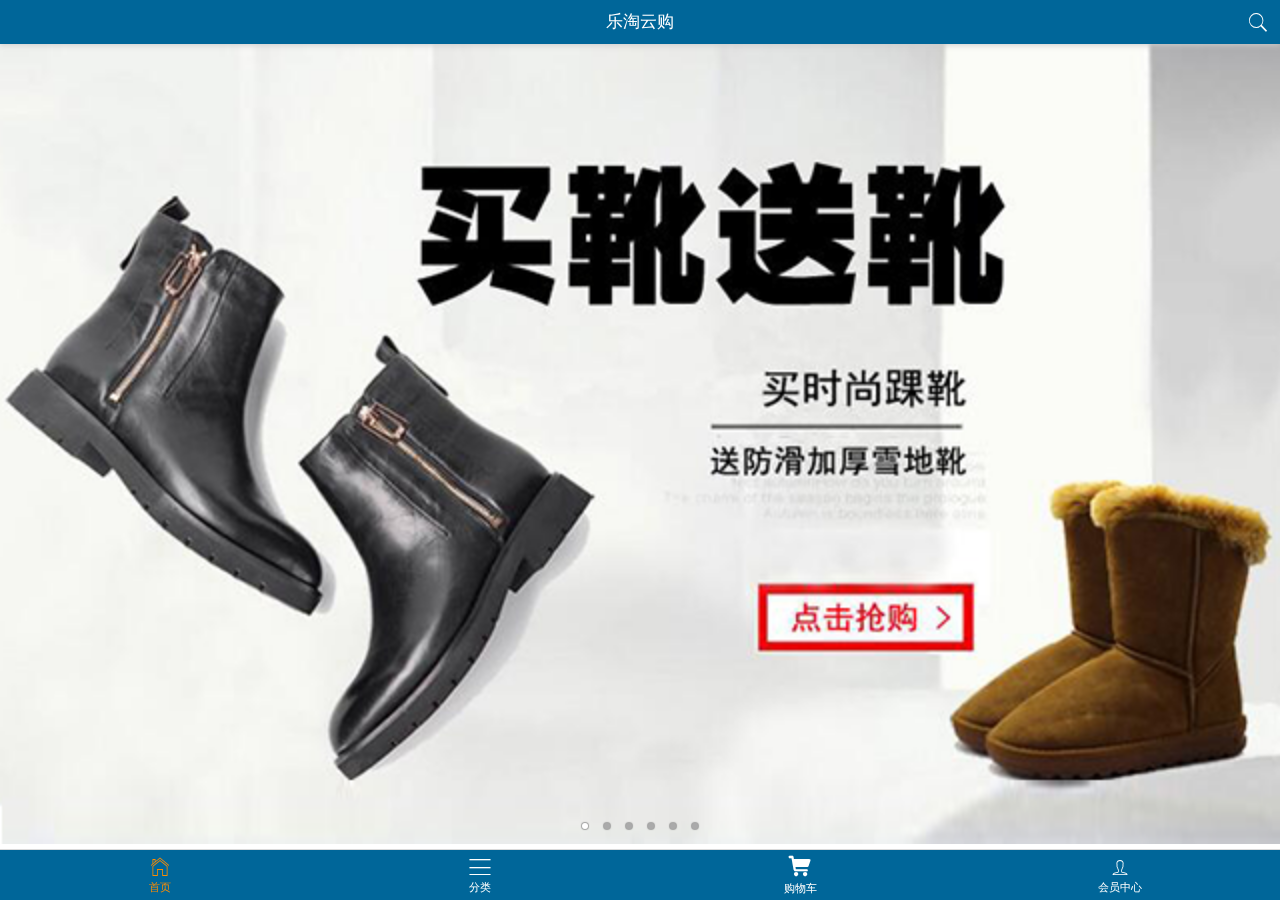
==== public/mobile/index.html @ 8cc6f2e2 "项目新建" ====
<!DOCTYPE html>
<html lang="en">
<head>
	<meta charset="UTF-8">
	<title>Document</title>
	<meta name="viewport" content="width=device-width, user-scalable=no, initial-scale=1.0, maximum-scale=1.0, minimum-scale=1.0">
	<link rel="stylesheet" href="assets/mui/css/mui.min.css">
	<link rel="stylesheet" href="assets/mui/css/iconfont.css">
	<link rel="stylesheet" href="css/base.css">
	<link rel="stylesheet" href="css/index.css">
	<script src="assets/zepto/zepto.min.js"></script>
	<script src="assets/mui/js/mui.min.js"></script>
	<script src="js/common.js"></script>
</head>
<body>

	<header class="mui-bar mui-bar-nav header">
		<h1 class="mui-title">乐淘云购</h1>
		<a href="search.html" class="mui-icon mui-icon-search mui-pull-right"></a>
	</header>
	<nav class="mui-bar mui-bar-tab footer">
		<a class="mui-tab-item mui-active" href="index.html">
			<span class="mui-icon mui-icon-home"></span>
			<span class="mui-tab-label">首页</span>
		</a>
		<a class="mui-tab-item" href="category.html">
			<span class="mui-icon mui-icon-bars"></span>
			<span class="mui-tab-label">分类</span>
		</a>
		<a class="mui-tab-item" href="cart.html">
			<span class="mui-icon iconfont icon-gouwuche"></span>
			<span class="mui-tab-label">购物车</span>
		</a>
		<a class="mui-tab-item" href="user.html">
			<span class="mui-icon mui-icon-person"></span>
			<span class="mui-tab-label">会员中心</span>
		</a>
	</nav>
	<div class="mui-scroll-wrapper">
		<div class="mui-scroll">
			<div class="mui-slider">
				<div class="mui-slider-group mui-slider-loop">
					<div class="mui-slider-item">
						<a href="#"><img src="images/banner6.png" /></a>
					</div>
					<div class="mui-slider-item">
						<a href="#"><img src="images/banner1.png" /></a>
					</div>
					<div class="mui-slider-item">
						<a href="#"><img src="images/banner2.png" /></a>
					</div>
					<div class="mui-slider-item">
						<a href="#"><img src="images/banner3.png" /></a>
					</div>
					<div class="mui-slider-item">
						<a href="#"><img src="images/banner4.png" /></a>
					</div>
					<div class="mui-slider-item">
						<a href="#"><img src="images/banner5.png" /></a>
					</div>
					<div class="mui-slider-item">
						<a href="#"><img src="images/banner6.png" /></a>
					</div>
					<div class="mui-slider-item">
						<a href="#"><img src="images/banner1.png" /></a>
					</div>
				</div>
				<div class="mui-slider-indicator indicator">
				    <div class="mui-indicator mui-active"></div>
				    <div class="mui-indicator"></div>
				    <div class="mui-indicator"></div>
				    <div class="mui-indicator"></div>
				    <div class="mui-indicator"></div>
				    <div class="mui-indicator"></div>
				</div>
			</div>
			<div class="nav-link mui-clearfix">
				<a href="#"><img src="images/nav1.png"></a>
				<a href="#"><img src="images/nav2.png"></a>
				<a href="#"><img src="images/nav3.png"></a>
				<a href="#"><img src="images/nav4.png"></a>
				<a href="#"><img src="images/nav5.png"></a>
				<a href="#"><img src="images/nav6.png"></a>
			</div>
			<div class="brand">
				<img src="images/title0.png" class="title">
				<ul class="list mui-clearfix">
					<li>
						<a href="#">
							<img src="images/brand1.png">
						</a>
					</li>
					<li>
						<a href="#">
							<img src="images/brand2.png">
						</a>
					</li>
					<li>
						<a href="#">
							<img src="images/brand3.png">
						</a>
					</li>
					<li>
						<a href="#">
							<img src="images/brand4.png">
						</a>
					</li>
					<li>
						<a href="#">
							<img src="images/brand5.png">
						</a>
					</li>
					<li>
						<a href="#">
							<img src="images/brand6.png">
						</a>
					</li>
					<li>
						<a href="#">
							<img src="images/brand7.png">
						</a>
					</li>
					<li>
						<a href="#">
							<img src="images/brand8.png">
						</a>
					</li>
				</ul>
			</div>
			<div class="product">
				<img src="images/title1.png" class="title">
				<ul class="list mui-clearfix">
					<li>
						<a href="#">
							<img src="images/product.jpg">
							<span class="name">
								adidas阿迪达斯 男式 场下休闲篮球鞋S83700
							</span>
							<p>
								<span>¥560.00</span>
								<span>¥888.00</span>
							</p>
							<button class="buy-now">立即购买</button>
						</a>
					</li>
					<li>
						<a href="#">
							<img src="images/product.jpg">
							<span class="name">
								adidas阿迪达斯 男式 场下休闲篮球鞋S83700
							</span>
							<p>
								<span>¥560.00</span>
								<span>¥888.00</span>
							</p>
							<button class="buy-now">立即购买</button>
						</a>
					</li>
					<li>
						<a href="#">
							<img src="images/product.jpg">
							<span class="name">
								adidas阿迪达斯 男式 场下休闲篮球鞋S83700
							</span>
							<p>
								<span>¥560.00</span>
								<span>¥888.00</span>
							</p>
							<button class="buy-now">立即购买</button>
						</a>
					</li>
					<li>
						<a href="#">
							<img src="images/product.jpg">
							<span class="name">
								adidas阿迪达斯 男式 场下休闲篮球鞋S83700
							</span>
							<p>
								<span>¥560.00</span>
								<span>¥888.00</span>
							</p>
							<button class="buy-now">立即购买</button>
						</a>
					</li>
				</ul>
			</div>
			<div class="product">
				<img src="images/title2.png" class="title">
				<ul class="list mui-clearfix">
					<li>
						<a href="#">
							<img src="images/product.jpg">
							<span class="name">
								adidas阿迪达斯 男式 场下休闲篮球鞋S83700
							</span>
							<p>
								<span>¥560.00</span>
								<span>¥888.00</span>
							</p>
							<button class="buy-now">立即购买</button>
						</a>
					</li>
					<li>
						<a href="#">
							<img src="images/product.jpg">
							<span class="name">
								adidas阿迪达斯 男式 场下休闲篮球鞋S83700
							</span>
							<p>
								<span>¥560.00</span>
								<span>¥888.00</span>
							</p>
							<button class="buy-now">立即购买</button>
						</a>
					</li>
					<li>
						<a href="#">
							<img src="images/product.jpg">
							<span class="name">
								adidas阿迪达斯 男式 场下休闲篮球鞋S83700
							</span>
							<p>
								<span>¥560.00</span>
								<span>¥888.00</span>
							</p>
							<button class="buy-now">立即购买</button>
						</a>
					</li>
					<li>
						<a href="#">
							<img src="images/product.jpg">
							<span class="name">
								adidas阿迪达斯 男式 场下休闲篮球鞋S83700
							</span>
							<p>
								<span>¥560.00</span>
								<span>¥888.00</span>
							</p>
							<button class="buy-now">立即购买</button>
						</a>
					</li>
				</ul>
			</div>
			<div class="product">
				<img src="images/title3.png" class="title">
				<ul class="list mui-clearfix">
					<li>
						<a href="#">
							<img src="images/product.jpg">
							<span class="name">
								adidas阿迪达斯 男式 场下休闲篮球鞋S83700
							</span>
							<p>
								<span>¥560.00</span>
								<span>¥888.00</span>
							</p>
							<button class="buy-now">立即购买</button>
						</a>
					</li>
					<li>
						<a href="#">
							<img src="images/product.jpg">
							<span class="name">
								adidas阿迪达斯 男式 场下休闲篮球鞋S83700
							</span>
							<p>
								<span>¥560.00</span>
								<span>¥888.00</span>
							</p>
							<button class="buy-now">立即购买</button>
						</a>
					</li>
					<li>
						<a href="#">
							<img src="images/product.jpg">
							<span class="name">
								adidas阿迪达斯 男式 场下休闲篮球鞋S83700
							</span>
							<p>
								<span>¥560.00</span>
								<span>¥888.00</span>
							</p>
							<button class="buy-now">立即购买</button>
						</a>
					</li>
					<li>
						<a href="#">
							<img src="images/product.jpg">
							<span class="name">
								adidas阿迪达斯 男式 场下休闲篮球鞋S83700
							</span>
							<p>
								<span>¥560.00</span>
								<span>¥888.00</span>
							</p>
							<button class="buy-now">立即购买</button>
						</a>
					</li>
				</ul>
			</div>
		</div>
	</div>
</body>
</html>
---- public/mobile/assets/mui/css/iconfont.css ----
@font-face {
  font-family: "iconfont";
  src: url('../fonts/iconfont.ttf?t=1509892845975') format('truetype');
}

.iconfont {
  font-family:"iconfont" !important;
  font-size:16px;
  font-style:normal;
  -webkit-font-smoothing: antialiased;
  -moz-osx-font-smoothing: grayscale;
}

.icon-gouwuche:before { content: "\e600"; }
---- public/mobile/css/base.css ----
body{
	background:#FFF;
	font-size:14px;
}

a{
	color:#000;
	text-decoration:none;
}

*{
	margin:0;
	padding:0;
}

ul{
	list-style:none;
}

img{
	vertical-align:top;
}

.mui-content{
	background:#FFF;
}

.footer,.header{
	background:#006699;
	
}

.header .mui-title{
	color:#FFF;
}

.header .mui-icon{
	color:#FFF;
}

.footer .mui-tab-item{
	color:#FFF;
}

.footer .mui-tab-item.mui-active{
	color:darkorange;
}

.mui-scroll-wrapper{
	top:44px;
	bottom:50px;
}

.product{
	padding:0 10px;
}

.product .title{
	width:100%;
	margin:10px 0;
}

.product .list{
	
}

.product li{
	width:50%;
	float:left;
	padding:5px;
}

.product a{
	display:block;
	padding:0 5px;
	box-shadow:0 0 5px #ccc;
	overflow:hidden;
}

.product a img{
	width:100%;
}

.product .name{
	line-height:18px;
	display:block;
	color:#8f8f94;
	text-align:center;
	padding:6px;
	height:44px;
	overflow:hidden
}

.product p{
	font-size:12px;
	text-align:center;
}

.product p span:first-child{
	color:#f30;
	margin-right:2px;
}

.product p span:last-child{
	color:#ccc;
	text-decoration:line-through;
	margin-left:2px;
}

.product .buy-now{
	background:#006699;
	color:#FFF;
	margin:0 auto;
	border:none;
	display:block;
	margin-bottom:10px;
}
---- public/mobile/css/index.css ----
.nav-link{
	padding:10px;
}

.nav-link a{
	display:block;
	width:33.333%;
	float:left;
}

.nav-link a img{
	width:100%;
	vertical-align:top;
}

.brand{
	padding:0 10px;
}

.brand .title{
	width:100%;
	vertical-align:top;
}

.brand .list{
	padding:10px 0;
}

.brand .list li{
	width:25%;
	float:left;
}

.brand .list a{
	display:block;
}

.brand .list img{
	width:100%;
}
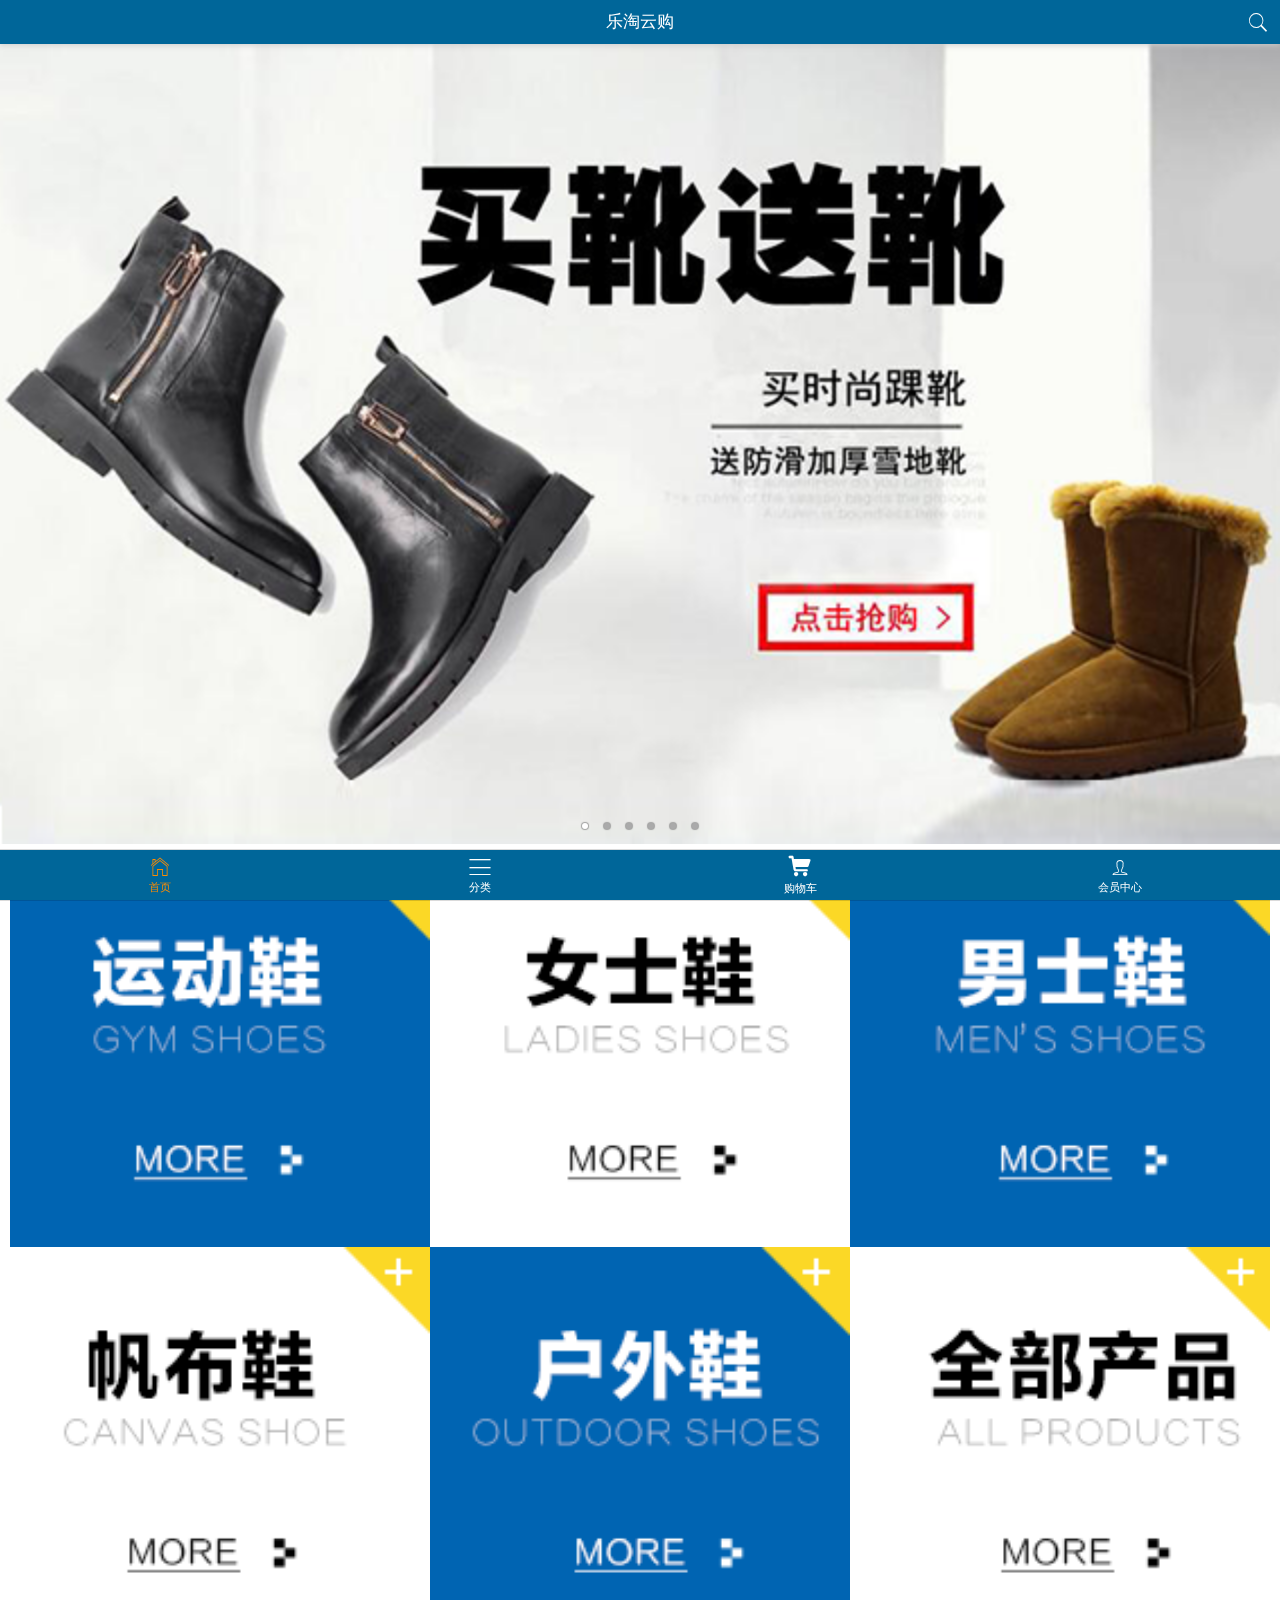
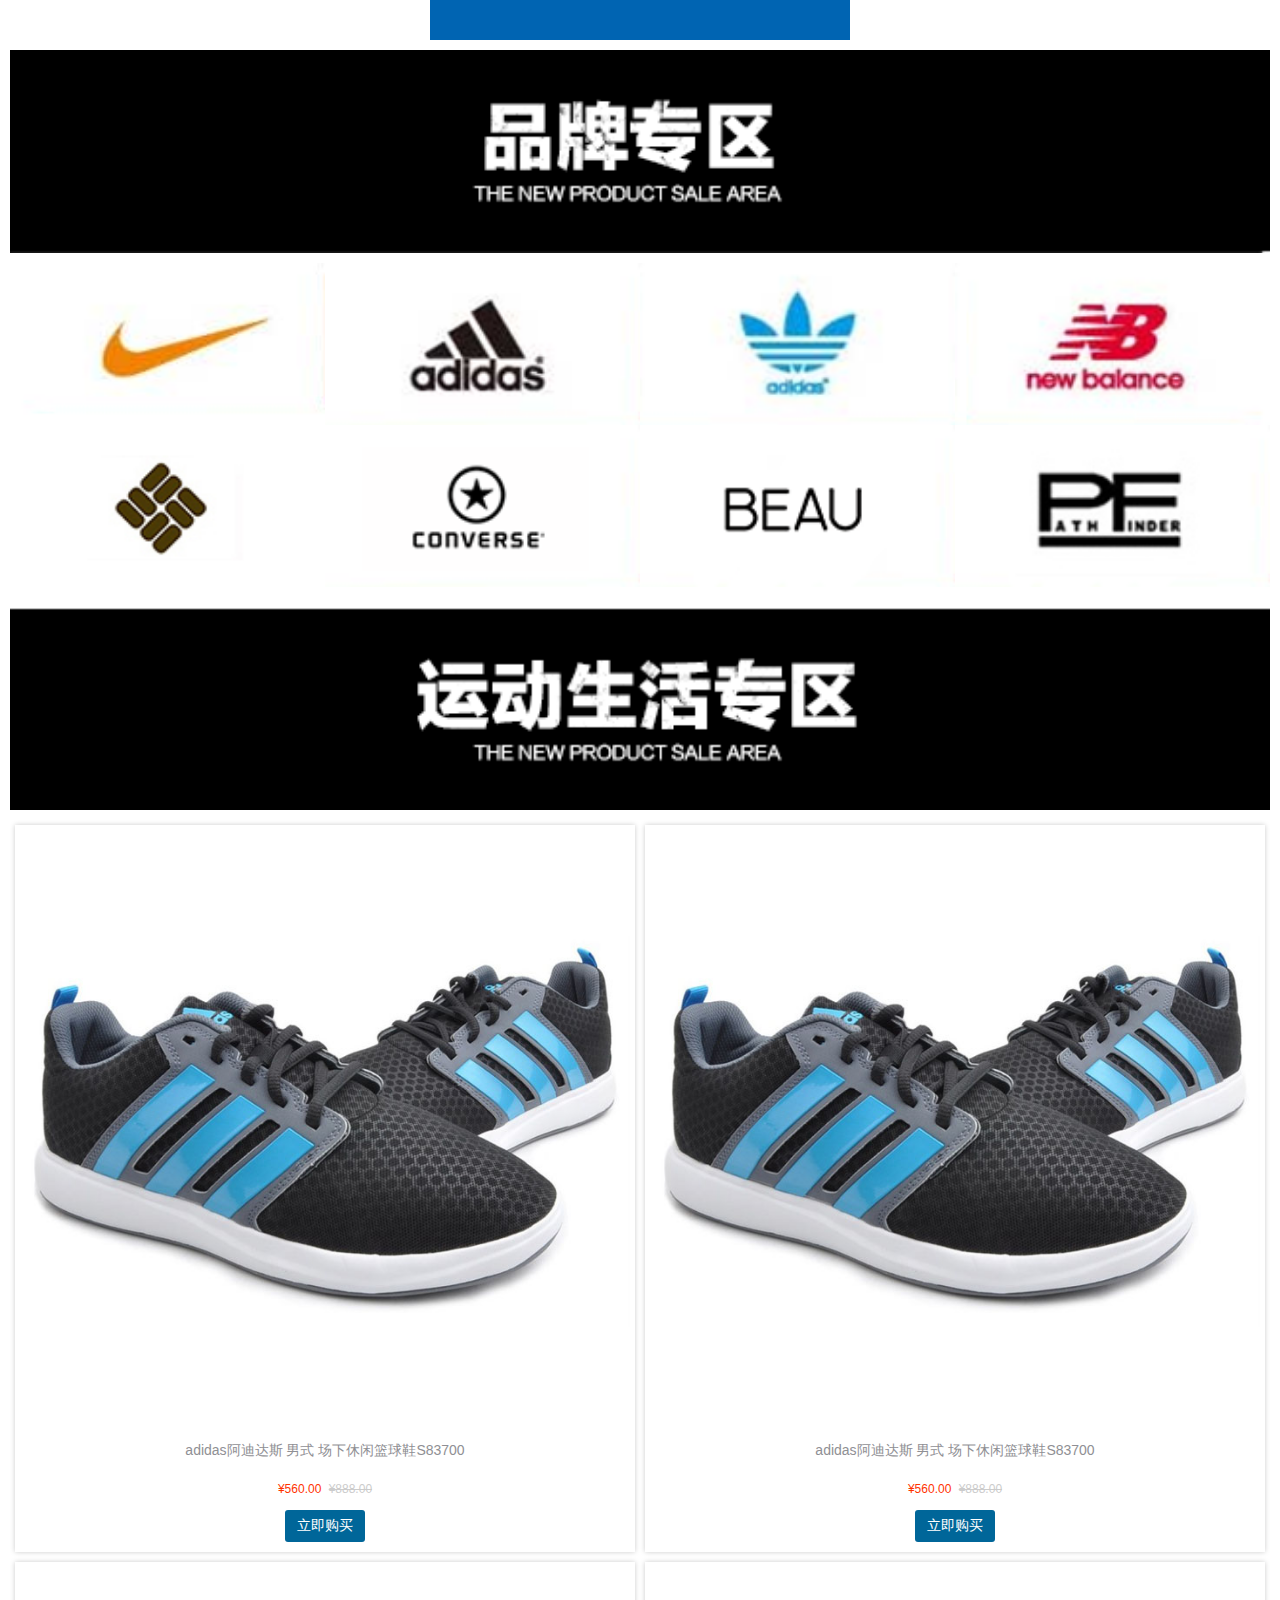
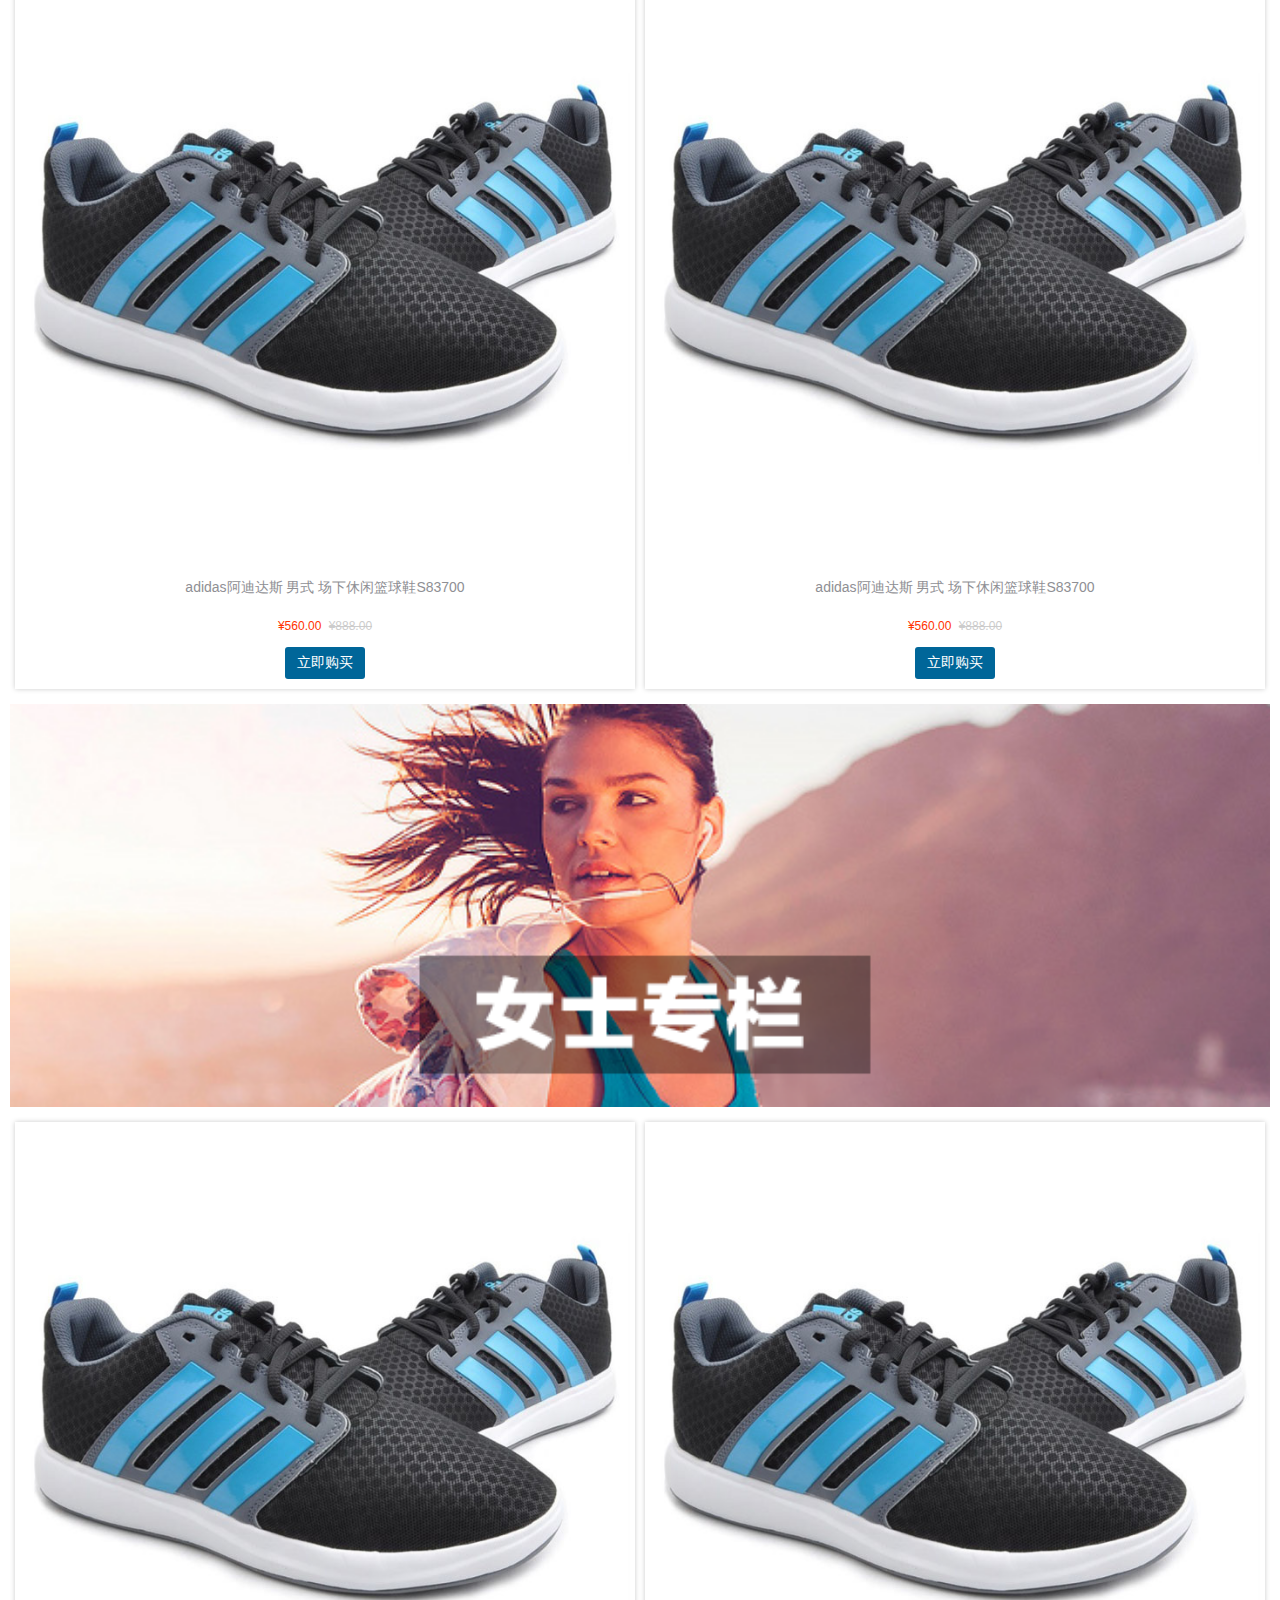
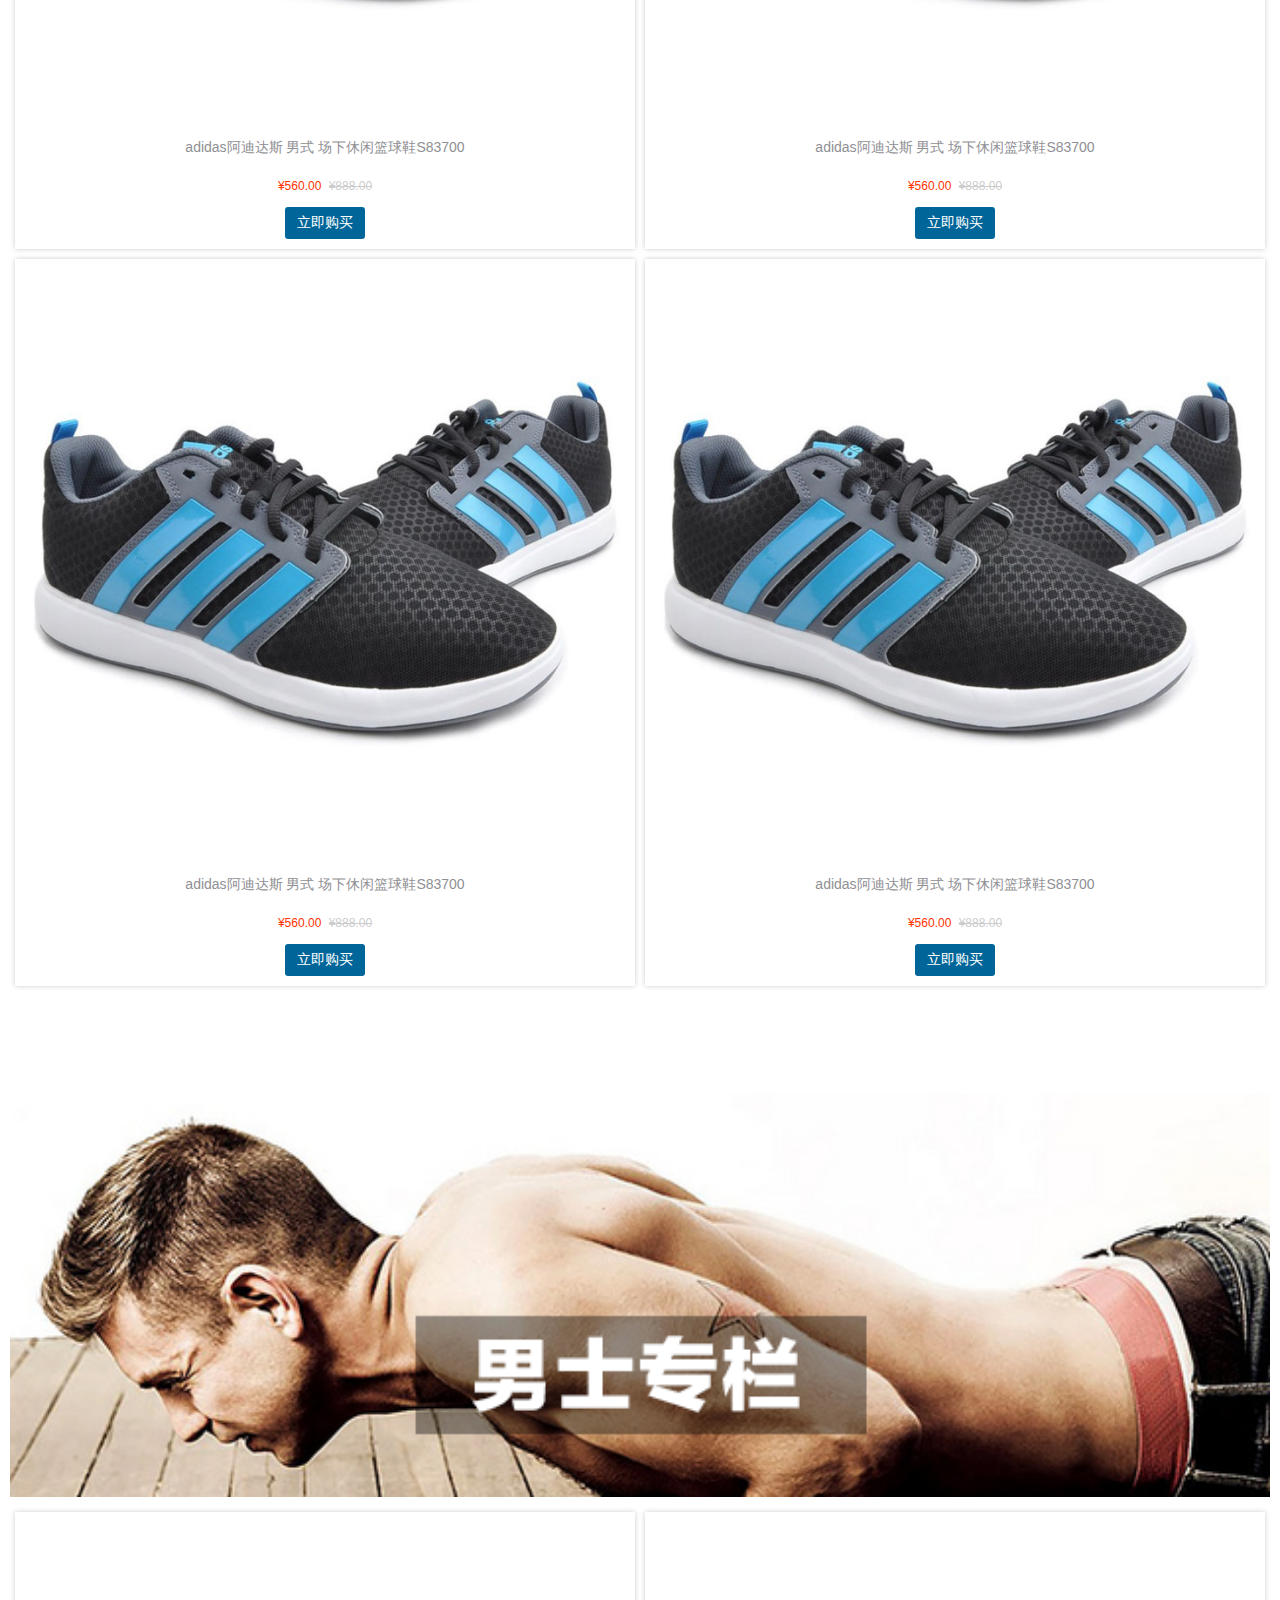
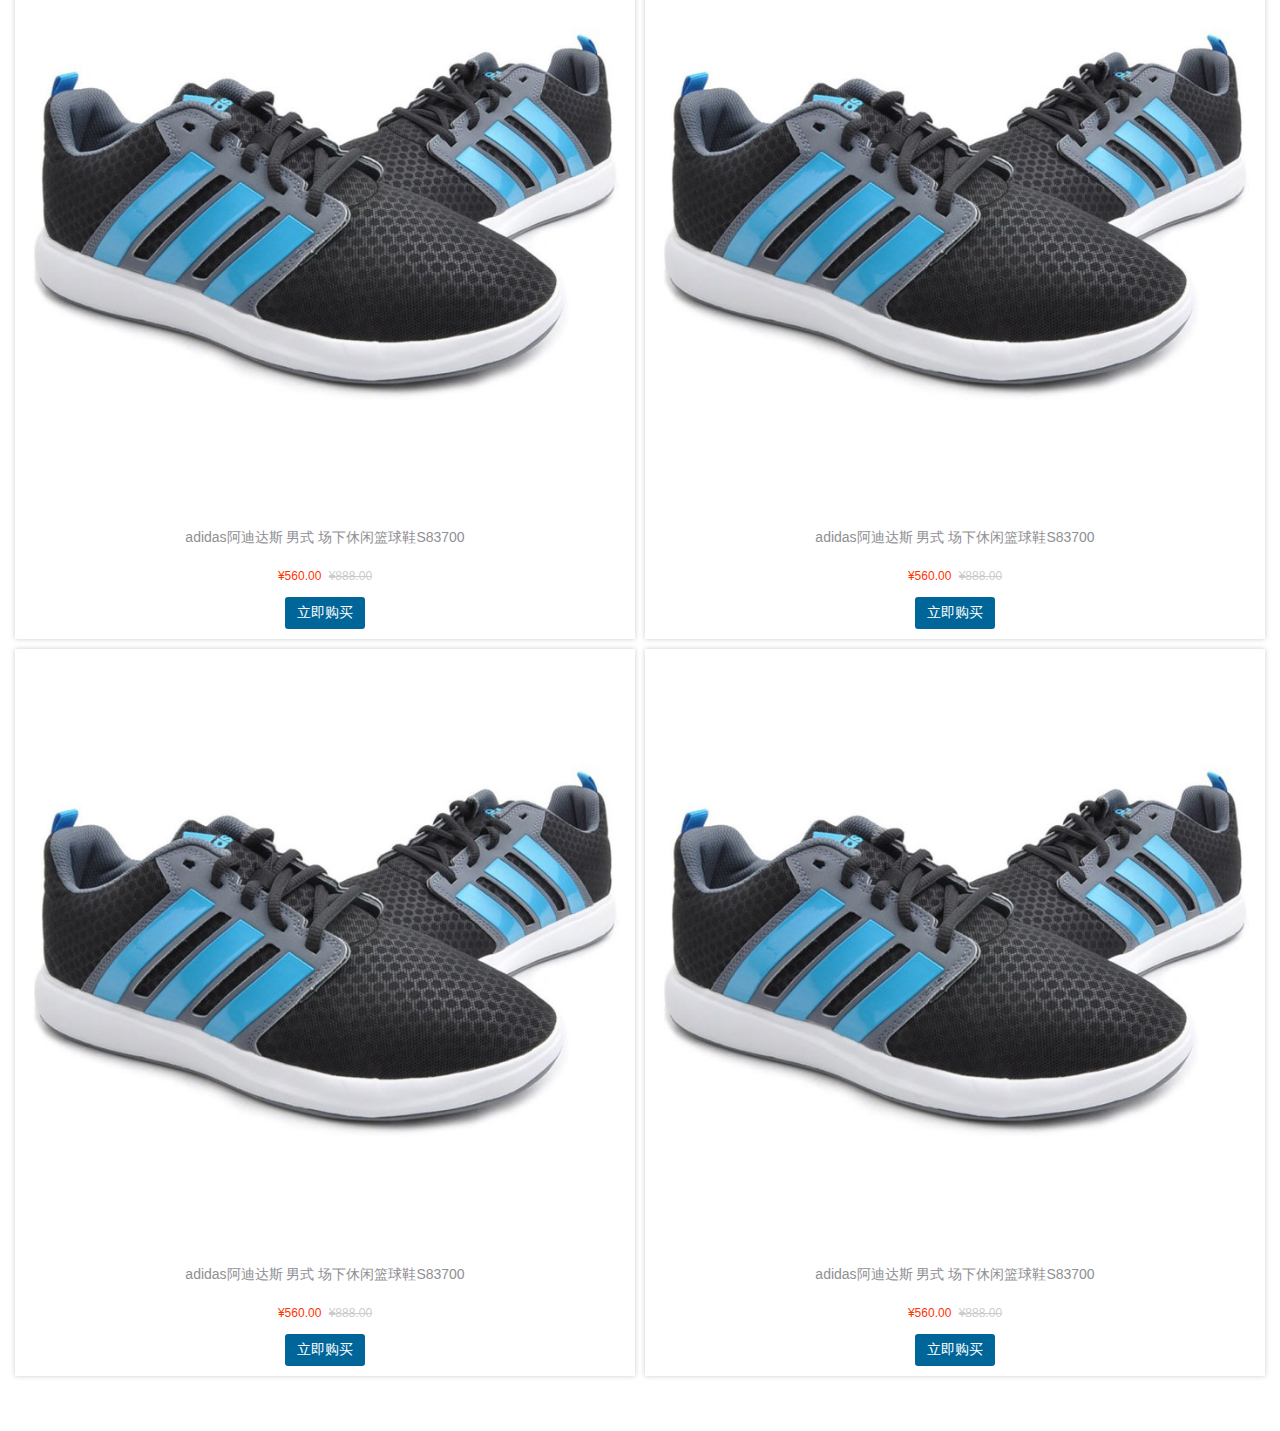
==== commit d880364a: "更新了新资料" ====
--- a/public/mobile/index.html
+++ b/public/mobile/index.html
@@ -36,268 +36,266 @@
 			<span class="mui-tab-label">会员中心</span>
 		</a>
 	</nav>
-	<div class="mui-scroll-wrapper">
-		<div class="mui-scroll">
-			<div class="mui-slider">
-				<div class="mui-slider-group mui-slider-loop">
-					<div class="mui-slider-item">
-						<a href="#"><img src="images/banner6.png" /></a>
-					</div>
-					<div class="mui-slider-item">
-						<a href="#"><img src="images/banner1.png" /></a>
-					</div>
-					<div class="mui-slider-item">
-						<a href="#"><img src="images/banner2.png" /></a>
-					</div>
-					<div class="mui-slider-item">
-						<a href="#"><img src="images/banner3.png" /></a>
-					</div>
-					<div class="mui-slider-item">
-						<a href="#"><img src="images/banner4.png" /></a>
-					</div>
-					<div class="mui-slider-item">
-						<a href="#"><img src="images/banner5.png" /></a>
-					</div>
-					<div class="mui-slider-item">
-						<a href="#"><img src="images/banner6.png" /></a>
-					</div>
-					<div class="mui-slider-item">
-						<a href="#"><img src="images/banner1.png" /></a>
-					</div>
-				</div>
-				<div class="mui-slider-indicator indicator">
-				    <div class="mui-indicator mui-active"></div>
-				    <div class="mui-indicator"></div>
-				    <div class="mui-indicator"></div>
-				    <div class="mui-indicator"></div>
-				    <div class="mui-indicator"></div>
-				    <div class="mui-indicator"></div>
+	<div class="mui-content">
+		<div class="mui-slider">
+			<div class="mui-slider-group mui-slider-loop">
+				<div class="mui-slider-item">
+					<a href="#"><img src="images/banner6.png" /></a>
+				</div>
+				<div class="mui-slider-item">
+					<a href="#"><img src="images/banner1.png" /></a>
+				</div>
+				<div class="mui-slider-item">
+					<a href="#"><img src="images/banner2.png" /></a>
+				</div>
+				<div class="mui-slider-item">
+					<a href="#"><img src="images/banner3.png" /></a>
+				</div>
+				<div class="mui-slider-item">
+					<a href="#"><img src="images/banner4.png" /></a>
+				</div>
+				<div class="mui-slider-item">
+					<a href="#"><img src="images/banner5.png" /></a>
+				</div>
+				<div class="mui-slider-item">
+					<a href="#"><img src="images/banner6.png" /></a>
+				</div>
+				<div class="mui-slider-item">
+					<a href="#"><img src="images/banner1.png" /></a>
 				</div>
 			</div>
-			<div class="nav-link mui-clearfix">
-				<a href="#"><img src="images/nav1.png"></a>
-				<a href="#"><img src="images/nav2.png"></a>
-				<a href="#"><img src="images/nav3.png"></a>
-				<a href="#"><img src="images/nav4.png"></a>
-				<a href="#"><img src="images/nav5.png"></a>
-				<a href="#"><img src="images/nav6.png"></a>
+			<div class="mui-slider-indicator indicator">
+			    <div class="mui-indicator mui-active"></div>
+			    <div class="mui-indicator"></div>
+			    <div class="mui-indicator"></div>
+			    <div class="mui-indicator"></div>
+			    <div class="mui-indicator"></div>
+			    <div class="mui-indicator"></div>
 			</div>
-			<div class="brand">
-				<img src="images/title0.png" class="title">
-				<ul class="list mui-clearfix">
-					<li>
-						<a href="#">
-							<img src="images/brand1.png">
-						</a>
-					</li>
-					<li>
-						<a href="#">
-							<img src="images/brand2.png">
-						</a>
-					</li>
-					<li>
-						<a href="#">
-							<img src="images/brand3.png">
-						</a>
-					</li>
-					<li>
-						<a href="#">
-							<img src="images/brand4.png">
-						</a>
-					</li>
-					<li>
-						<a href="#">
-							<img src="images/brand5.png">
-						</a>
-					</li>
-					<li>
-						<a href="#">
-							<img src="images/brand6.png">
-						</a>
-					</li>
-					<li>
-						<a href="#">
-							<img src="images/brand7.png">
-						</a>
-					</li>
-					<li>
-						<a href="#">
-							<img src="images/brand8.png">
-						</a>
-					</li>
-				</ul>
-			</div>
-			<div class="product">
-				<img src="images/title1.png" class="title">
-				<ul class="list mui-clearfix">
-					<li>
-						<a href="#">
-							<img src="images/product.jpg">
-							<span class="name">
-								adidas阿迪达斯 男式 场下休闲篮球鞋S83700
-							</span>
-							<p>
-								<span>¥560.00</span>
-								<span>¥888.00</span>
-							</p>
-							<button class="buy-now">立即购买</button>
-						</a>
-					</li>
-					<li>
-						<a href="#">
-							<img src="images/product.jpg">
-							<span class="name">
-								adidas阿迪达斯 男式 场下休闲篮球鞋S83700
-							</span>
-							<p>
-								<span>¥560.00</span>
-								<span>¥888.00</span>
-							</p>
-							<button class="buy-now">立即购买</button>
-						</a>
-					</li>
-					<li>
-						<a href="#">
-							<img src="images/product.jpg">
-							<span class="name">
-								adidas阿迪达斯 男式 场下休闲篮球鞋S83700
-							</span>
-							<p>
-								<span>¥560.00</span>
-								<span>¥888.00</span>
-							</p>
-							<button class="buy-now">立即购买</button>
-						</a>
-					</li>
-					<li>
-						<a href="#">
-							<img src="images/product.jpg">
-							<span class="name">
-								adidas阿迪达斯 男式 场下休闲篮球鞋S83700
-							</span>
-							<p>
-								<span>¥560.00</span>
-								<span>¥888.00</span>
-							</p>
-							<button class="buy-now">立即购买</button>
-						</a>
-					</li>
-				</ul>
-			</div>
-			<div class="product">
-				<img src="images/title2.png" class="title">
-				<ul class="list mui-clearfix">
-					<li>
-						<a href="#">
-							<img src="images/product.jpg">
-							<span class="name">
-								adidas阿迪达斯 男式 场下休闲篮球鞋S83700
-							</span>
-							<p>
-								<span>¥560.00</span>
-								<span>¥888.00</span>
-							</p>
-							<button class="buy-now">立即购买</button>
-						</a>
-					</li>
-					<li>
-						<a href="#">
-							<img src="images/product.jpg">
-							<span class="name">
-								adidas阿迪达斯 男式 场下休闲篮球鞋S83700
-							</span>
-							<p>
-								<span>¥560.00</span>
-								<span>¥888.00</span>
-							</p>
-							<button class="buy-now">立即购买</button>
-						</a>
-					</li>
-					<li>
-						<a href="#">
-							<img src="images/product.jpg">
-							<span class="name">
-								adidas阿迪达斯 男式 场下休闲篮球鞋S83700
-							</span>
-							<p>
-								<span>¥560.00</span>
-								<span>¥888.00</span>
-							</p>
-							<button class="buy-now">立即购买</button>
-						</a>
-					</li>
-					<li>
-						<a href="#">
-							<img src="images/product.jpg">
-							<span class="name">
-								adidas阿迪达斯 男式 场下休闲篮球鞋S83700
-							</span>
-							<p>
-								<span>¥560.00</span>
-								<span>¥888.00</span>
-							</p>
-							<button class="buy-now">立即购买</button>
-						</a>
-					</li>
-				</ul>
-			</div>
-			<div class="product">
-				<img src="images/title3.png" class="title">
-				<ul class="list mui-clearfix">
-					<li>
-						<a href="#">
-							<img src="images/product.jpg">
-							<span class="name">
-								adidas阿迪达斯 男式 场下休闲篮球鞋S83700
-							</span>
-							<p>
-								<span>¥560.00</span>
-								<span>¥888.00</span>
-							</p>
-							<button class="buy-now">立即购买</button>
-						</a>
-					</li>
-					<li>
-						<a href="#">
-							<img src="images/product.jpg">
-							<span class="name">
-								adidas阿迪达斯 男式 场下休闲篮球鞋S83700
-							</span>
-							<p>
-								<span>¥560.00</span>
-								<span>¥888.00</span>
-							</p>
-							<button class="buy-now">立即购买</button>
-						</a>
-					</li>
-					<li>
-						<a href="#">
-							<img src="images/product.jpg">
-							<span class="name">
-								adidas阿迪达斯 男式 场下休闲篮球鞋S83700
-							</span>
-							<p>
-								<span>¥560.00</span>
-								<span>¥888.00</span>
-							</p>
-							<button class="buy-now">立即购买</button>
-						</a>
-					</li>
-					<li>
-						<a href="#">
-							<img src="images/product.jpg">
-							<span class="name">
-								adidas阿迪达斯 男式 场下休闲篮球鞋S83700
-							</span>
-							<p>
-								<span>¥560.00</span>
-								<span>¥888.00</span>
-							</p>
-							<button class="buy-now">立即购买</button>
-						</a>
-					</li>
-				</ul>
-			</div>
+		</div>
+		<div class="nav-link mui-clearfix">
+			<a href="#"><img src="images/nav1.png"></a>
+			<a href="#"><img src="images/nav2.png"></a>
+			<a href="#"><img src="images/nav3.png"></a>
+			<a href="#"><img src="images/nav4.png"></a>
+			<a href="#"><img src="images/nav5.png"></a>
+			<a href="#"><img src="images/nav6.png"></a>
+		</div>
+		<div class="brand">
+			<img src="images/title0.png" class="title">
+			<ul class="list mui-clearfix">
+				<li>
+					<a href="#">
+						<img src="images/brand1.png">
+					</a>
+				</li>
+				<li>
+					<a href="#">
+						<img src="images/brand2.png">
+					</a>
+				</li>
+				<li>
+					<a href="#">
+						<img src="images/brand3.png">
+					</a>
+				</li>
+				<li>
+					<a href="#">
+						<img src="images/brand4.png">
+					</a>
+				</li>
+				<li>
+					<a href="#">
+						<img src="images/brand5.png">
+					</a>
+				</li>
+				<li>
+					<a href="#">
+						<img src="images/brand6.png">
+					</a>
+				</li>
+				<li>
+					<a href="#">
+						<img src="images/brand7.png">
+					</a>
+				</li>
+				<li>
+					<a href="#">
+						<img src="images/brand8.png">
+					</a>
+				</li>
+			</ul>
+		</div>
+		<div class="product">
+			<img src="images/title1.png" class="title">
+			<ul class="list mui-clearfix">
+				<li>
+					<a href="#">
+						<img src="images/product.jpg">
+						<span class="name">
+							adidas阿迪达斯 男式 场下休闲篮球鞋S83700
+						</span>
+						<p>
+							<span>¥560.00</span>
+							<span>¥888.00</span>
+						</p>
+						<button class="buy-now">立即购买</button>
+					</a>
+				</li>
+				<li>
+					<a href="#">
+						<img src="images/product.jpg">
+						<span class="name">
+							adidas阿迪达斯 男式 场下休闲篮球鞋S83700
+						</span>
+						<p>
+							<span>¥560.00</span>
+							<span>¥888.00</span>
+						</p>
+						<button class="buy-now">立即购买</button>
+					</a>
+				</li>
+				<li>
+					<a href="#">
+						<img src="images/product.jpg">
+						<span class="name">
+							adidas阿迪达斯 男式 场下休闲篮球鞋S83700
+						</span>
+						<p>
+							<span>¥560.00</span>
+							<span>¥888.00</span>
+						</p>
+						<button class="buy-now">立即购买</button>
+					</a>
+				</li>
+				<li>
+					<a href="#">
+						<img src="images/product.jpg">
+						<span class="name">
+							adidas阿迪达斯 男式 场下休闲篮球鞋S83700
+						</span>
+						<p>
+							<span>¥560.00</span>
+							<span>¥888.00</span>
+						</p>
+						<button class="buy-now">立即购买</button>
+					</a>
+				</li>
+			</ul>
+		</div>
+		<div class="product">
+			<img src="images/title2.png" class="title">
+			<ul class="list mui-clearfix">
+				<li>
+					<a href="#">
+						<img src="images/product.jpg">
+						<span class="name">
+							adidas阿迪达斯 男式 场下休闲篮球鞋S83700
+						</span>
+						<p>
+							<span>¥560.00</span>
+							<span>¥888.00</span>
+						</p>
+						<button class="buy-now">立即购买</button>
+					</a>
+				</li>
+				<li>
+					<a href="#">
+						<img src="images/product.jpg">
+						<span class="name">
+							adidas阿迪达斯 男式 场下休闲篮球鞋S83700
+						</span>
+						<p>
+							<span>¥560.00</span>
+							<span>¥888.00</span>
+						</p>
+						<button class="buy-now">立即购买</button>
+					</a>
+				</li>
+				<li>
+					<a href="#">
+						<img src="images/product.jpg">
+						<span class="name">
+							adidas阿迪达斯 男式 场下休闲篮球鞋S83700
+						</span>
+						<p>
+							<span>¥560.00</span>
+							<span>¥888.00</span>
+						</p>
+						<button class="buy-now">立即购买</button>
+					</a>
+				</li>
+				<li>
+					<a href="#">
+						<img src="images/product.jpg">
+						<span class="name">
+							adidas阿迪达斯 男式 场下休闲篮球鞋S83700
+						</span>
+						<p>
+							<span>¥560.00</span>
+							<span>¥888.00</span>
+						</p>
+						<button class="buy-now">立即购买</button>
+					</a>
+				</li>
+			</ul>
+		</div>
+		<div class="product">
+			<img src="images/title3.png" class="title">
+			<ul class="list mui-clearfix">
+				<li>
+					<a href="#">
+						<img src="images/product.jpg">
+						<span class="name">
+							adidas阿迪达斯 男式 场下休闲篮球鞋S83700
+						</span>
+						<p>
+							<span>¥560.00</span>
+							<span>¥888.00</span>
+						</p>
+						<button class="buy-now">立即购买</button>
+					</a>
+				</li>
+				<li>
+					<a href="#">
+						<img src="images/product.jpg">
+						<span class="name">
+							adidas阿迪达斯 男式 场下休闲篮球鞋S83700
+						</span>
+						<p>
+							<span>¥560.00</span>
+							<span>¥888.00</span>
+						</p>
+						<button class="buy-now">立即购买</button>
+					</a>
+				</li>
+				<li>
+					<a href="#">
+						<img src="images/product.jpg">
+						<span class="name">
+							adidas阿迪达斯 男式 场下休闲篮球鞋S83700
+						</span>
+						<p>
+							<span>¥560.00</span>
+							<span>¥888.00</span>
+						</p>
+						<button class="buy-now">立即购买</button>
+					</a>
+				</li>
+				<li>
+					<a href="#">
+						<img src="images/product.jpg">
+						<span class="name">
+							adidas阿迪达斯 男式 场下休闲篮球鞋S83700
+						</span>
+						<p>
+							<span>¥560.00</span>
+							<span>¥888.00</span>
+						</p>
+						<button class="buy-now">立即购买</button>
+					</a>
+				</li>
+			</ul>
 		</div>
 	</div>
 </body>
